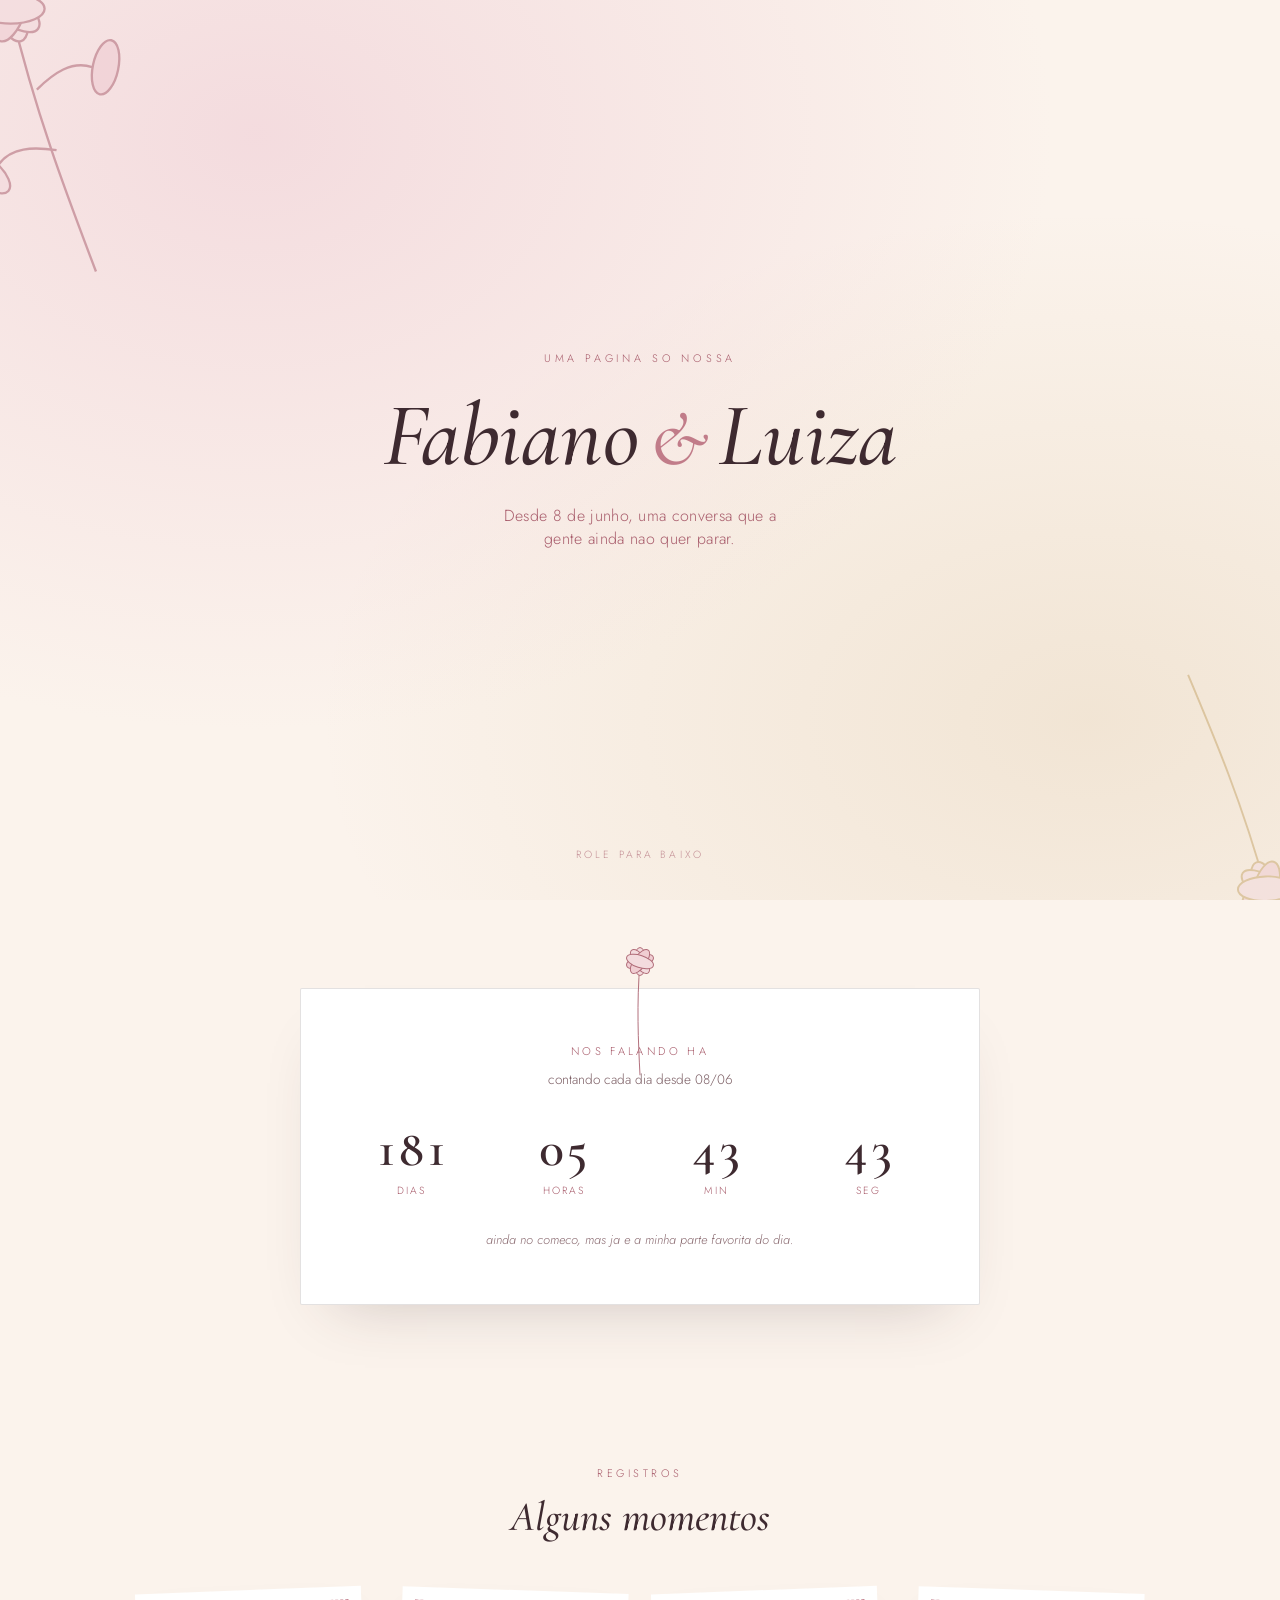
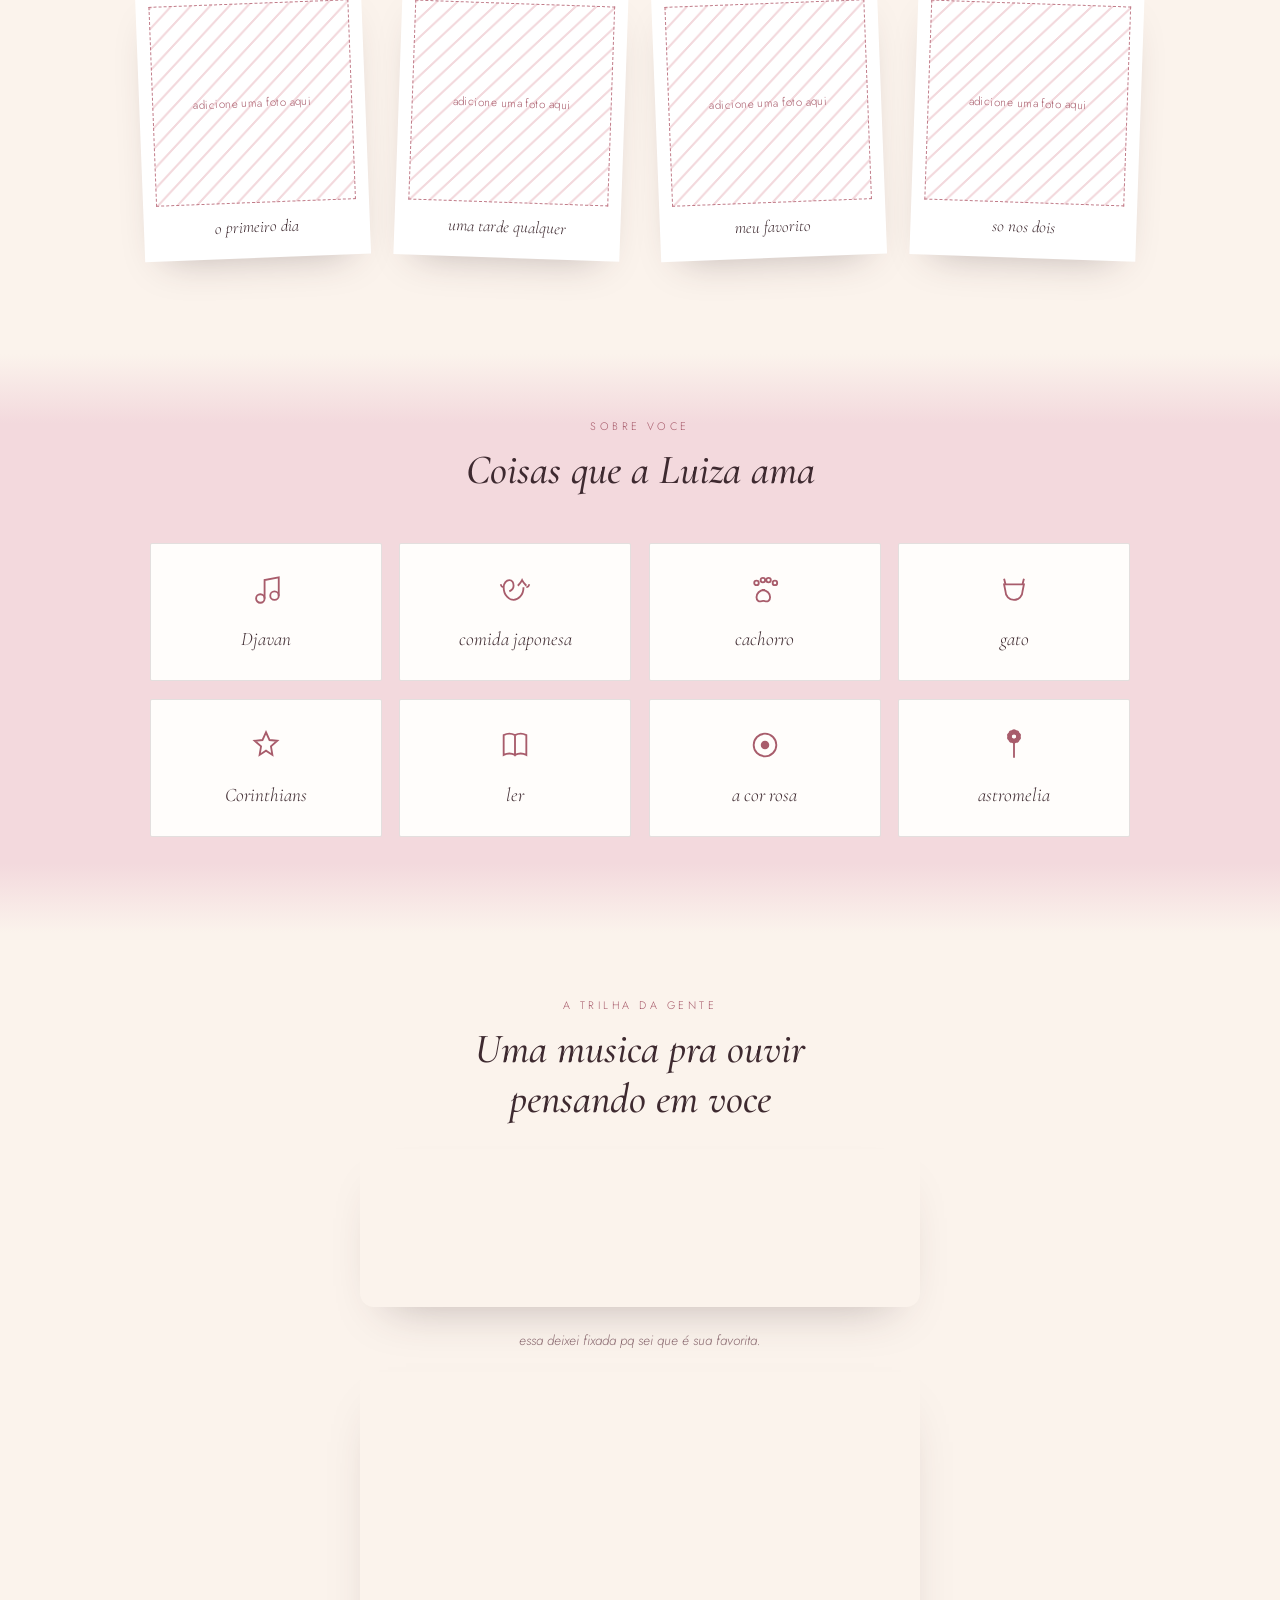
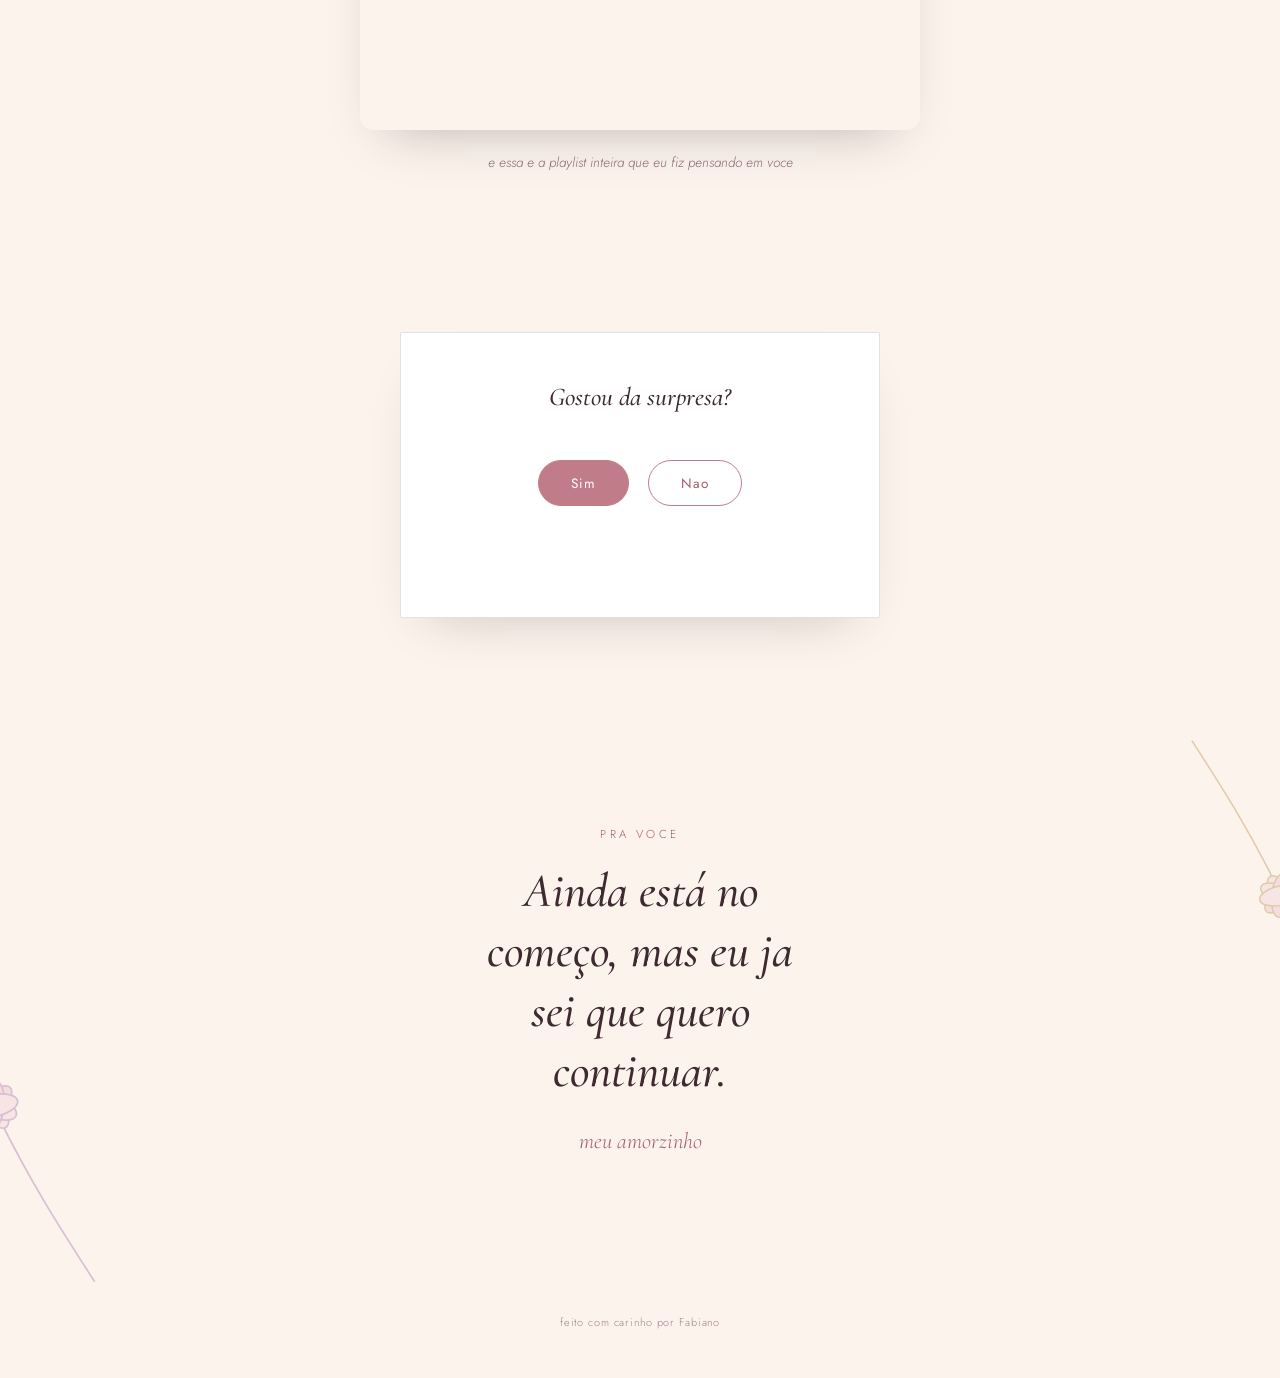
==== app.html @ 54e130cc "feat: arquivos iniciais do site" ====
<!DOCTYPE html>
<html lang="pt-BR">
<head>
<meta charset="UTF-8">
<meta name="viewport" content="width=device-width, initial-scale=1.0">
<title>Fabiano &amp; Luiza</title>
<link rel="preconnect" href="https://fonts.googleapis.com">
<link rel="preconnect" href="https://fonts.gstatic.com" crossorigin>
<link href="https://fonts.googleapis.com/css2?family=Cormorant+Garamond:ital,wght@0,400;0,500;0,600;1,500;1,600&family=Jost:wght@300;400;500;600&display=swap" rel="stylesheet">
<link rel="stylesheet" href="style.css">
</head>
<body>

<!-- ================= HERO ================= -->
<section class="hero">
  <div class="astro-motif left" aria-hidden="true">
    <svg viewBox="0 0 100 160" fill="none" xmlns="http://www.w3.org/2000/svg">
      <g stroke="#A85C6B" stroke-width="1.1">
        <path d="M50 150 C48 110 46 70 50 20" />
        <ellipse cx="50" cy="20" rx="7" ry="16" fill="#F3D9DD" transform="rotate(0 50 20)"/>
        <ellipse cx="50" cy="20" rx="7" ry="16" fill="#EFC9D0" transform="rotate(72 50 20)"/>
        <ellipse cx="50" cy="20" rx="7" ry="16" fill="#F3D9DD" transform="rotate(144 50 20)"/>
        <ellipse cx="50" cy="20" rx="7" ry="16" fill="#EFC9D0" transform="rotate(216 50 20)"/>
        <ellipse cx="50" cy="20" rx="7" ry="16" fill="#F3D9DD" transform="rotate(288 50 20)"/>
        <path d="M50 90 C40 85 30 82 22 88" />
        <ellipse cx="16" cy="90" rx="6" ry="13" fill="#F3D9DD" transform="rotate(-30 16 90)"/>
        <path d="M50 60 C60 55 70 52 78 58" />
        <ellipse cx="84" cy="60" rx="6" ry="13" fill="#EFC9D0" transform="rotate(30 84 60)"/>
      </g>
    </svg>
  </div>
  <div class="astro-motif right" aria-hidden="true">
    <svg viewBox="0 0 100 160" fill="none" xmlns="http://www.w3.org/2000/svg">
      <g stroke="#C6A468" stroke-width="1.1">
        <path d="M50 150 C48 110 46 70 50 20" />
        <ellipse cx="50" cy="20" rx="7" ry="16" fill="#F3D9DD" transform="rotate(0 50 20)"/>
        <ellipse cx="50" cy="20" rx="7" ry="16" fill="#EFC9D0" transform="rotate(72 50 20)"/>
        <ellipse cx="50" cy="20" rx="7" ry="16" fill="#F3D9DD" transform="rotate(144 50 20)"/>
        <ellipse cx="50" cy="20" rx="7" ry="16" fill="#EFC9D0" transform="rotate(216 50 20)"/>
        <ellipse cx="50" cy="20" rx="7" ry="16" fill="#F3D9DD" transform="rotate(288 50 20)"/>
      </g>
    </svg>
  </div>

  <p class="eyebrow">uma pagina so nossa</p>
  <h1>Fabiano<span class="amp">&amp;</span>Luiza</h1>
  <p class="subtitle">Desde 8 de junho, uma conversa que a gente ainda nao quer parar.</p>
  <p class="scroll-hint">role para baixo</p>
</section>

<!-- ================= COUNTER ================= -->
<section class="counter-section" id="contador">
  <div class="counter-card">
    <div class="astro-motif" aria-hidden="true">
      <svg viewBox="0 0 100 160" fill="none" xmlns="http://www.w3.org/2000/svg">
        <g stroke="#A85C6B" stroke-width="1.1">
          <path d="M50 150 C48 110 46 70 50 20" />
          <ellipse cx="50" cy="20" rx="7" ry="16" fill="#F3D9DD" transform="rotate(0 50 20)"/>
          <ellipse cx="50" cy="20" rx="7" ry="16" fill="#EFC9D0" transform="rotate(72 50 20)"/>
          <ellipse cx="50" cy="20" rx="7" ry="16" fill="#F3D9DD" transform="rotate(144 50 20)"/>
          <ellipse cx="50" cy="20" rx="7" ry="16" fill="#EFC9D0" transform="rotate(216 50 20)"/>
          <ellipse cx="50" cy="20" rx="7" ry="16" fill="#F3D9DD" transform="rotate(288 50 20)"/>
        </g>
      </svg>
    </div>
    <p class="kicker">nos falando ha</p>
    <p class="caption">contando cada dia desde 08/06</p>
    <div class="counter-grid">
      <div class="counter-unit"><span class="num" id="c-dias">0</span><span class="label">dias</span></div>
      <div class="counter-unit"><span class="num" id="c-horas">0</span><span class="label">horas</span></div>
      <div class="counter-unit"><span class="num" id="c-min">0</span><span class="label">min</span></div>
      <div class="counter-unit"><span class="num" id="c-seg">0</span><span class="label">seg</span></div>
    </div>
    <p class="counter-footnote">ainda no comeco, mas ja e a minha parte favorita do dia.</p>
  </div>
</section>

<!-- ================= GALERIA ================= -->
<section class="gallery-section" id="fotos">
  <div class="section-head">
    <p class="kicker">registros</p>
    <h2>Alguns momentos</h2>
  </div>
  <div class="gallery-grid">
    <!-- FOTO-PLACEHOLDER: troque o conteudo de .frame por <img src="foto1.jpg" alt="..."> -->
    <div class="polaroid">
      <div class="frame">adicione uma foto aqui</div>
      <p class="cap">o primeiro dia</p>
    </div>
    <div class="polaroid">
      <div class="frame">adicione uma foto aqui</div>
      <p class="cap">uma tarde qualquer</p>
    </div>
    <div class="polaroid">
      <div class="frame">adicione uma foto aqui</div>
      <p class="cap">meu favorito</p>
    </div>
    <div class="polaroid">
      <div class="frame">adicione uma foto aqui</div>
      <p class="cap">so nos dois</p>
    </div>
  </div>
</section>

<!-- ================= COISAS QUE ELA AMA ================= -->
<section id="amores">
  <div class="section-head">
    <p class="kicker">sobre voce</p>
    <h2>Coisas que a Luiza ama</h2>
  </div>
  <div class="amores-grid">
    <div class="amor-card">
      <svg viewBox="0 0 24 24" fill="none" stroke="currentColor" stroke-width="1.3"><circle cx="8" cy="18" r="3"/><circle cx="18" cy="16" r="3"/><path d="M11 18V5l10-2v13"/></svg>
      <p class="t">Djavan</p>
    </div>
    <div class="amor-card">
      <svg viewBox="0 0 24 24" fill="none" stroke="currentColor" stroke-width="1.3"><path d="M4 10c0-3 2-5 4-5s3 2 3 4-1 3-3 4M4 10c0 6 4 9 7 9s7-3 7-9M4 10c-1 0-2-1-2-2M14 9c2-2 3-4 3-4s1 2 3 4M20 10c1 0 2-1 2-2"/></svg>
      <p class="t">comida japonesa</p>
    </div>
    <div class="amor-card">
      <svg viewBox="0 0 24 24" fill="none" stroke="currentColor" stroke-width="1.3"><circle cx="6" cy="7" r="1.6"/><circle cx="10.5" cy="5" r="1.6"/><circle cx="14.5" cy="5" r="1.6"/><circle cx="19" cy="7" r="1.6"/><path d="M12 12c-4 0-6 2.5-6 5.2 0 2 1.6 3.3 3.6 2.7.9-.3 1.6-.3 2.4 0 2 .6 3.6-.7 3.6-2.7 0-2.7-2-5.2-6-5.2z"/></svg>
      <p class="t">cachorro</p>
    </div>
    <div class="amor-card">
      <svg viewBox="0 0 24 24" fill="none" stroke="currentColor" stroke-width="1.3"><path d="M5 4l1 4M19 4l-1 4M5 8h14l-1 5c0 3-2.5 6-6 6s-6-3-6-6L5 8z"/><path d="M9 13h.01M15 13h.01"/></svg>
      <p class="t">gato</p>
    </div>
    <div class="amor-card">
      <svg viewBox="0 0 24 24" fill="none" stroke="currentColor" stroke-width="1.3"><path d="M12 3l2.5 5.5L20 9l-4.5 4 1 6-4.5-3-4.5 3 1-6L4 9l5.5-.5z"/></svg>
      <p class="t">Corinthians</p>
    </div>
    <div class="amor-card">
      <svg viewBox="0 0 24 24" fill="none" stroke="currentColor" stroke-width="1.3"><path d="M4 5c3-1.5 5-1.5 8 0v14c-3-1.5-5-1.5-8 0V5zM20 5c-3-1.5-5-1.5-8 0v14c3-1.5 5-1.5 8 0V5z"/></svg>
      <p class="t">ler</p>
    </div>
    <div class="amor-card">
      <svg viewBox="0 0 24 24" fill="none" stroke="currentColor" stroke-width="1.3"><circle cx="12" cy="12" r="8"/><circle cx="12" cy="12" r="3" fill="currentColor" stroke="none"/></svg>
      <p class="t">a cor rosa</p>
    </div>
    <div class="amor-card">
      <svg viewBox="0 0 24 24" fill="none" stroke="currentColor" stroke-width="1.3"><path d="M12 21V8"/><ellipse cx="12" cy="6" rx="2.2" ry="4.4"/><ellipse cx="12" cy="6" rx="2.2" ry="4.4" transform="rotate(72 12 6)"/><ellipse cx="12" cy="6" rx="2.2" ry="4.4" transform="rotate(144 12 6)"/><ellipse cx="12" cy="6" rx="2.2" ry="4.4" transform="rotate(216 12 6)"/><ellipse cx="12" cy="6" rx="2.2" ry="4.4" transform="rotate(288 12 6)"/></svg>
      <p class="t">astromelia</p>
    </div>
  </div>
</section>

<!-- ================= PLAYLIST ================= -->
<section class="playlist-section" id="playlist">
  <div class="playlist-card">
    <div class="section-head" style="margin-bottom:1.6rem;">
      <p class="kicker">a trilha da gente</p>
      <h2>Uma musica pra ouvir pensando em voce</h2>
    </div>
    <!-- MUSICA DE ABERTURA: toca/aparece primeiro. Para trocar, pegue o link da musica no
         Spotify (Compartilhar > Copiar link da musica), extraia o ID que vem depois de /track/ -->
    <div class="embed-wrap">
      <iframe style="border-radius:14px" src="https://open.spotify.com/embed/track/3iof6EclqePezHDibBiykI?utm_source=generator&theme=0" width="100%" height="152" frameBorder="0" allowfullscreen="" allow="autoplay; clipboard-write; encrypted-media; fullscreen; picture-in-picture" loading="lazy"></iframe>
    </div>
    <p class="playlist-note">essa deixei fixada pq sei que é sua favorita.</p>
 
    <!-- PLAYLIST COMPLETA: para trocar, pegue o link da playlist (Compartilhar > Copiar link
         da playlist) e extraia o ID que vem depois de /playlist/ -->
    <div class="embed-wrap" style="margin-top:1.4rem;">
      <iframe style="border-radius:14px" src="https://open.spotify.com/embed/playlist/20QUmajRT1uSX74smncnar?utm_source=generator&theme=0" width="100%" height="352" frameBorder="0" allowfullscreen="" allow="autoplay; clipboard-write; encrypted-media; fullscreen; picture-in-picture" loading="lazy"></iframe>
    </div>
    <p class="playlist-note">e essa e a playlist inteira que eu fiz pensando em voce</p>
  </div>
</section>

<!-- ================= BOTAO ================= -->
<section class="fun-section" id="pergunta">
  <div class="fun-card">
    <h3>Gostou da surpresa?</h3>
    <div class="fun-buttons" id="fun-buttons">
      <button class="btn-fun yes" id="btn-sim">Sim</button>
      <button class="btn-fun no" id="btn-nao">Nao</button>
    </div>
    <p class="fun-result" id="fun-result"></p>
  </div>
</section>

<!-- ================= CLOSING ================= -->
<section class="closing">
  <div class="astro-motif a" aria-hidden="true">
    <svg viewBox="0 0 100 160" fill="none" xmlns="http://www.w3.org/2000/svg">
      <g stroke="#B98DBB" stroke-width="1.1">
        <path d="M50 150 C48 110 46 70 50 20" />
        <ellipse cx="50" cy="20" rx="7" ry="16" fill="#F3D9DD" transform="rotate(0 50 20)"/>
        <ellipse cx="50" cy="20" rx="7" ry="16" fill="#EFC9D0" transform="rotate(72 50 20)"/>
        <ellipse cx="50" cy="20" rx="7" ry="16" fill="#F3D9DD" transform="rotate(144 50 20)"/>
        <ellipse cx="50" cy="20" rx="7" ry="16" fill="#EFC9D0" transform="rotate(216 50 20)"/>
        <ellipse cx="50" cy="20" rx="7" ry="16" fill="#F3D9DD" transform="rotate(288 50 20)"/>
      </g>
    </svg>
  </div>
  <div class="astro-motif b" aria-hidden="true">
    <svg viewBox="0 0 100 160" fill="none" xmlns="http://www.w3.org/2000/svg">
      <g stroke="#C6A468" stroke-width="1.1">
        <path d="M50 150 C48 110 46 70 50 20" />
        <ellipse cx="50" cy="20" rx="7" ry="16" fill="#F3D9DD" transform="rotate(0 50 20)"/>
        <ellipse cx="50" cy="20" rx="7" ry="16" fill="#EFC9D0" transform="rotate(72 50 20)"/>
        <ellipse cx="50" cy="20" rx="7" ry="16" fill="#F3D9DD" transform="rotate(144 50 20)"/>
        <ellipse cx="50" cy="20" rx="7" ry="16" fill="#EFC9D0" transform="rotate(216 50 20)"/>
        <ellipse cx="50" cy="20" rx="7" ry="16" fill="#F3D9DD" transform="rotate(288 50 20)"/>
      </g>
    </svg>
  </div>

  <p class="pre">pra voce</p>
  <h2>Ainda está no começo, mas eu ja sei que quero continuar.</h2>
  <p class="sign">meu amorzinho</p>     
</section>

<footer>feito com carinho por Fabiano</footer>

<script src="script.js"></script>

</body>
</html>
---- style.css ----
/* ============================================================
   COMO PERSONALIZAR
   1) Fotos: procure "FOTO-PLACEHOLDER" no HTML abaixo e troque
      cada <div class="polaroid"> por uma tag <img src="sua-foto.jpg">
      dentro do quadro (mantendo a classe "polaroid" no container).
   2) Data: procure "DATA_INICIO" no JavaScript no fim do arquivo.
   3) Lista de coisas que ela ama: procure a section id="amores".
   4] Frase final: procure "meu amorzinho" perto do rodapé.
   ============================================================ */

:root{
  --cream:      #FBF3EC;
  --blush:      #F3D9DD;
  --rose:       #C17C89;
  --rose-deep:  #A85C6B;
  --plum:       #3E2A30;
  --gold:       #C6A468;
  --lilac:      #B98DBB;
  --line:       rgba(62,42,48,0.14);
}

*{ box-sizing:border-box; margin:0; padding:0; }

html{ scroll-behavior:smooth; }

body{
  background:var(--cream);
  color:var(--plum);
  font-family:'Jost', sans-serif;
  font-weight:300;
  overflow-x:hidden;
}

h1,h2,h3, .display{
  font-family:'Cormorant Garamond', serif;
  font-weight:500;
}

a{ color:inherit; }

::selection{ background:var(--blush); color:var(--rose-deep); }

/* ---------- decorative astromelia motif (signature element) ---------- */
.astro-motif{
  position:absolute;
  opacity:0.5;
  pointer-events:none;
}
.astro-motif svg{ width:100%; height:100%; display:block; }

/* ---------- HERO ---------- */
.hero{
  position:relative;
  min-height:100vh;
  display:flex;
  flex-direction:column;
  align-items:center;
  justify-content:center;
  text-align:center;
  padding:6vh 6vw;
  background:
    radial-gradient(ellipse at 20% 15%, rgba(243,217,221,0.9) 0%, transparent 55%),
    radial-gradient(ellipse at 85% 80%, rgba(198,164,104,0.18) 0%, transparent 50%),
    var(--cream);
  overflow:hidden;
}

.hero .astro-motif.left{ width:220px; height:340px; top:-40px; left:-60px; transform:rotate(-18deg); }
.hero .astro-motif.right{ width:180px; height:280px; bottom:-30px; right:-40px; transform:rotate(160deg); }

.eyebrow{
  font-family:'Jost', sans-serif;
  letter-spacing:0.35em;
  text-transform:uppercase;
  font-size:0.68rem;
  color:var(--rose-deep);
  margin-bottom:1.4rem;
  opacity:0;
  animation:rise 1s ease forwards 0.1s;
}

.hero h1{
  font-size:clamp(2.6rem, 8vw, 5.6rem);
  line-height:1.05;
  font-style:italic;
  color:var(--plum);
  opacity:0;
  animation:rise 1.1s ease forwards 0.35s;
}

.hero h1 .amp{
  display:inline-block;
  color:var(--rose);
  font-size:0.85em;
  padding:0 0.15em;
}

.hero .subtitle{
  margin-top:1.3rem;
  font-size:1rem;
  letter-spacing:0.02em;
  color:var(--rose-deep);
  max-width:34ch;
  opacity:0;
  animation:rise 1.1s ease forwards 0.6s;
}

@keyframes rise{
  from{ opacity:0; transform:translateY(16px); }
  to{ opacity:1; transform:translateY(0); }
}

.scroll-hint{
  position:absolute;
  bottom:2.4rem;
  font-size:0.65rem;
  letter-spacing:0.3em;
  text-transform:uppercase;
  color:var(--rose-deep);
  opacity:0.65;
  animation:bob 2.4s ease-in-out infinite;
}
@keyframes bob{ 0%,100%{ transform:translateY(0);} 50%{ transform:translateY(6px);} }

/* ---------- COUNTER (signature element) ---------- */
.counter-section{
  padding:5.5rem 6vw 6rem;
  display:flex;
  justify-content:center;
}

.counter-card{
  position:relative;
  width:min(680px, 100%);
  background:#fff;
  border:1px solid var(--line);
  border-radius:2px;
  padding:3.4rem 2.4rem;
  text-align:center;
  box-shadow:0 30px 60px -35px rgba(62,42,48,0.25);
}

.counter-card .astro-motif{
  width:90px; height:140px;
  top:-45px; left:50%;
  transform:translateX(-50%);
  opacity:0.9;
}

.counter-card .kicker{
  font-size:0.7rem;
  letter-spacing:0.3em;
  text-transform:uppercase;
  color:var(--rose-deep);
  margin-bottom:0.6rem;
}

.counter-card .caption{
  font-size:0.85rem;
  color:#7a5c62;
  margin-bottom:2.2rem;
}

.counter-grid{
  display:grid;
  grid-template-columns:repeat(4, 1fr);
  gap:0.5rem;
}

.counter-unit{ display:flex; flex-direction:column; align-items:center; }

.counter-unit .num{
  font-family:'Cormorant Garamond', serif;
  font-size:clamp(2rem, 6vw, 3.2rem);
  font-weight:600;
  color:var(--plum);
  font-variant-numeric:tabular-nums;
  line-height:1;
}

.counter-unit .label{
  margin-top:0.5rem;
  font-size:0.65rem;
  letter-spacing:0.18em;
  text-transform:uppercase;
  color:var(--rose-deep);
}

.counter-footnote{
  margin-top:2rem;
  font-size:0.8rem;
  font-style:italic;
  color:#8a6a70;
}

/* ---------- SECTION HEADERS ---------- */
.section-head{
  text-align:center;
  max-width:520px;
  margin:0 auto 3rem;
  padding:0 6vw;
}
.section-head .kicker{
  font-size:0.68rem;
  letter-spacing:0.32em;
  text-transform:uppercase;
  color:var(--rose-deep);
  margin-bottom:0.7rem;
}
.section-head h2{
  font-size:clamp(1.8rem, 4vw, 2.6rem);
  font-style:italic;
}

/* ---------- GALLERY ---------- */
.gallery-section{ padding:4rem 6vw 6rem; }

.gallery-grid{
  display:grid;
  grid-template-columns:repeat(auto-fit, minmax(220px, 1fr));
  gap:2rem;
  max-width:1000px;
  margin:0 auto;
}

.polaroid{
  background:#fff;
  padding:0.8rem 0.8rem 1.3rem;
  box-shadow:0 18px 40px -22px rgba(62,42,48,0.35);
  transition:transform 0.35s ease, box-shadow 0.35s ease;
}
.polaroid:nth-child(odd){ transform:rotate(-2.2deg); }
.polaroid:nth-child(even){ transform:rotate(2deg); }
.polaroid:hover{ transform:rotate(0) translateY(-6px) scale(1.02); box-shadow:0 26px 50px -22px rgba(62,42,48,0.4); }

.polaroid .frame{
  aspect-ratio:1/1;
  background:
    repeating-linear-gradient(135deg, var(--blush) 0 2px, #fff 2px 14px);
  border:1px dashed var(--rose);
  display:flex;
  align-items:center;
  justify-content:center;
  text-align:center;
  color:var(--rose-deep);
  font-size:0.72rem;
  letter-spacing:0.04em;
  padding:1rem;
}
.polaroid .frame img{ width:100%; height:100%; object-fit:cover; display:block; }

.polaroid .cap{
  margin-top:0.8rem;
  text-align:center;
  font-family:'Cormorant Garamond', serif;
  font-style:italic;
  font-size:1.05rem;
  color:var(--plum);
}

/* ---------- COISAS QUE ELA AMA ---------- */
#amores{ padding:4rem 6vw 6rem; background:linear-gradient(180deg, transparent, var(--blush) 12%, var(--blush) 88%, transparent); }

.amores-grid{
  display:grid;
  grid-template-columns:repeat(auto-fit, minmax(190px, 1fr));
  gap:1.1rem;
  max-width:980px;
  margin:0 auto;
}

.amor-card{
  background:#fffdfb;
  border:1px solid var(--line);
  border-radius:2px;
  padding:1.8rem 1.4rem;
  text-align:center;
  transition:transform 0.3s ease, box-shadow 0.3s ease, border-color 0.3s ease;
}
.amor-card:hover{
  transform:translateY(-5px);
  box-shadow:0 20px 34px -22px rgba(62,42,48,0.3);
  border-color:var(--rose);
}
.amor-card svg{ width:34px; height:34px; margin-bottom:0.9rem; color:var(--rose-deep); }
.amor-card .t{
  font-family:'Cormorant Garamond', serif;
  font-style:italic;
  font-size:1.2rem;
  color:var(--plum);
}

/* ---------- PLAYLIST ---------- */
.playlist-section{ padding:4rem 6vw 6rem; display:flex; justify-content:center; }

.playlist-card{
  width:min(560px, 100%);
  text-align:center;
}

.playlist-card .embed-wrap{
  border-radius:14px;
  overflow:hidden;
  box-shadow:0 24px 50px -28px rgba(62,42,48,0.35);
}

.playlist-note{
  margin-top:1.4rem;
  font-size:0.85rem;
  font-style:italic;
  color:#8a6a70;
}

/* ---------- BOTAO BRINCALHAO ---------- */
.fun-section{
  padding:4rem 6vw 6rem;
  display:flex;
  justify-content:center;
}

.fun-card{
  width:min(480px, 100%);
  background:#fff;
  border:1px solid var(--line);
  border-radius:2px;
  padding:3rem 2rem;
  text-align:center;
  box-shadow:0 24px 50px -30px rgba(62,42,48,0.28);
}

.fun-card h3{
  font-size:1.6rem;
  font-style:italic;
  margin-bottom:2.2rem;
}

.fun-buttons{
  position:relative;
  display:flex;
  justify-content:center;
  align-items:center;
  gap:1.2rem;
  min-height:70px;
}

.btn-fun{
  font-family:'Jost', sans-serif;
  font-size:0.85rem;
  letter-spacing:0.06em;
  padding:0.75rem 2rem;
  border-radius:999px;
  border:1px solid var(--rose);
  background:transparent;
  color:var(--rose-deep);
  cursor:pointer;
  transition:background 0.25s ease, color 0.25s ease, transform 0.15s ease;
}

.btn-fun.yes{
  background:var(--rose);
  color:#fff;
}
.btn-fun.yes:hover{ background:var(--rose-deep); transform:translateY(-2px); }

.btn-fun.no{
  position:relative;
}
.btn-fun.no:hover{ background:var(--blush); }

.fun-result{
  margin-top:1.6rem;
  font-family:'Cormorant Garamond', serif;
  font-style:italic;
  font-size:1.2rem;
  color:var(--rose-deep);
  min-height:1.6rem;
}

/* ---------- CLOSING ---------- */
.closing{
  padding:7rem 6vw 8rem;
  text-align:center;
  position:relative;
  overflow:hidden;
}
.closing .astro-motif.a{ width:160px; height:250px; left:-40px; bottom:-30px; transform:rotate(-30deg); }
.closing .astro-motif.b{ width:140px; height:220px; right:-30px; top:0; transform:rotate(150deg); }

.closing p.pre{
  font-size:0.72rem;
  letter-spacing:0.3em;
  text-transform:uppercase;
  color:var(--rose-deep);
  margin-bottom:1.2rem;
}

.closing h2{
  font-size:clamp(1.9rem, 5vw, 3rem);
  font-style:italic;
  max-width:16ch;
  margin:0 auto 1.4rem;
  line-height:1.25;
}

.closing .sign{
  margin-top:1.6rem;
  font-family:'Cormorant Garamond', serif;
  font-style:italic;
  font-size:1.4rem;
  color:var(--rose-deep);
}

footer{
  text-align:center;
  padding:2rem 6vw 3rem;
  font-size:0.68rem;
  letter-spacing:0.08em;
  color:#a08186;
}

@media (max-width:520px){
  .counter-grid{ gap:0.3rem; }
  .counter-card{ padding:2.6rem 1.2rem; }
}

@media (prefers-reduced-motion: reduce){
  *{ animation-duration:0.01ms !important; animation-iteration-count:1 !important; }
  html{ scroll-behavior:auto; }
}
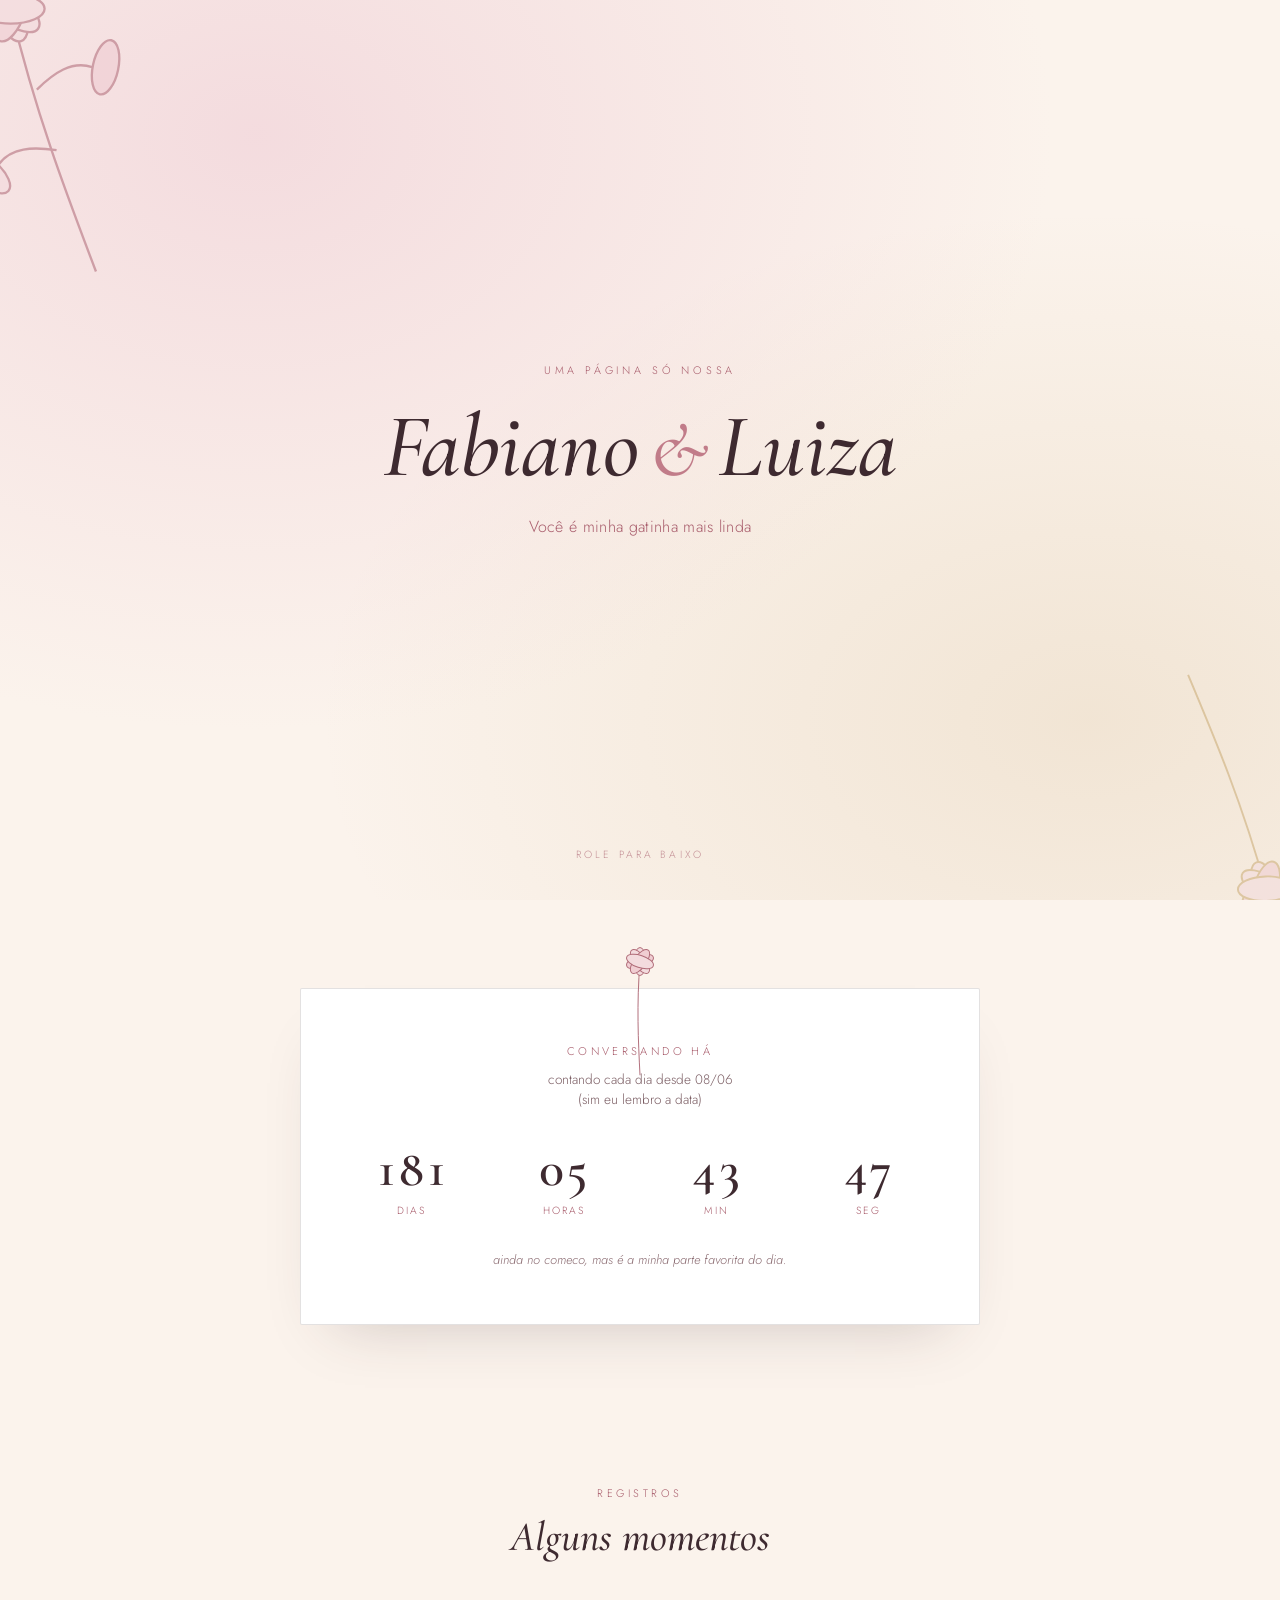
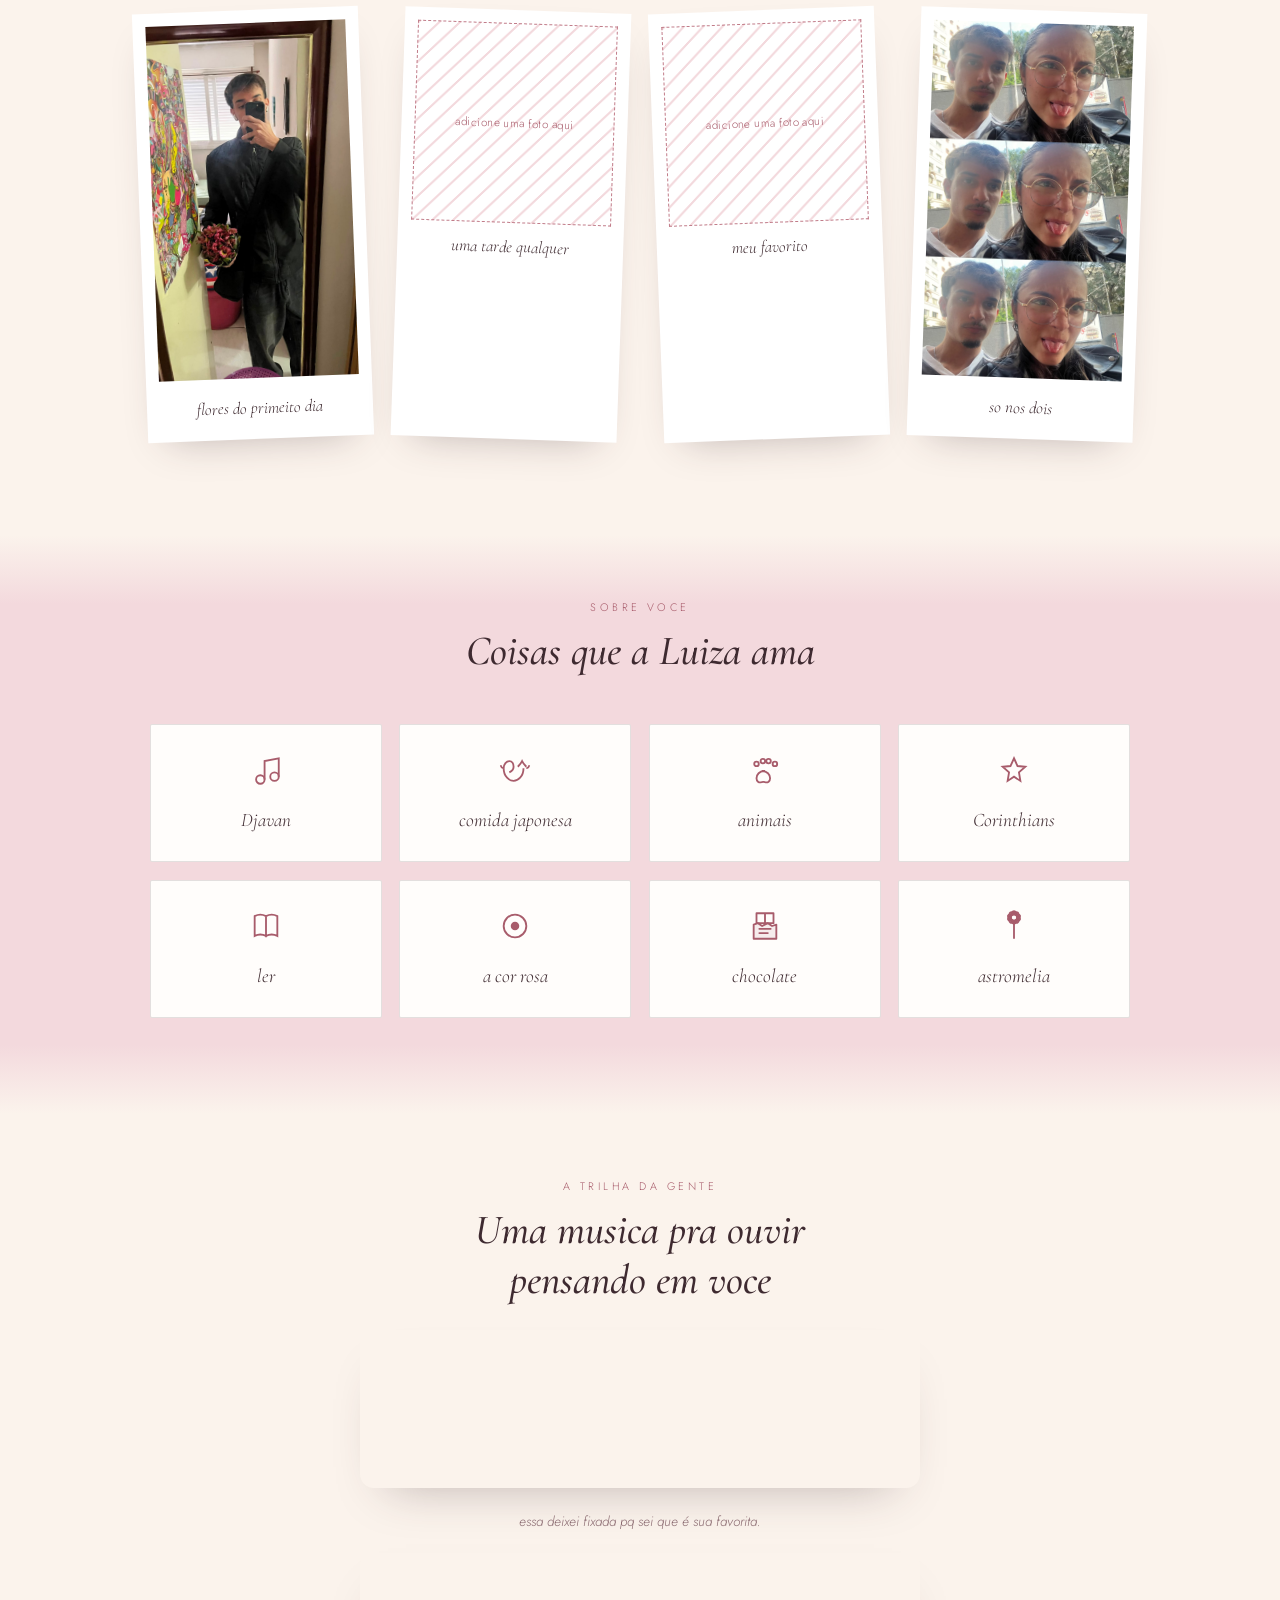
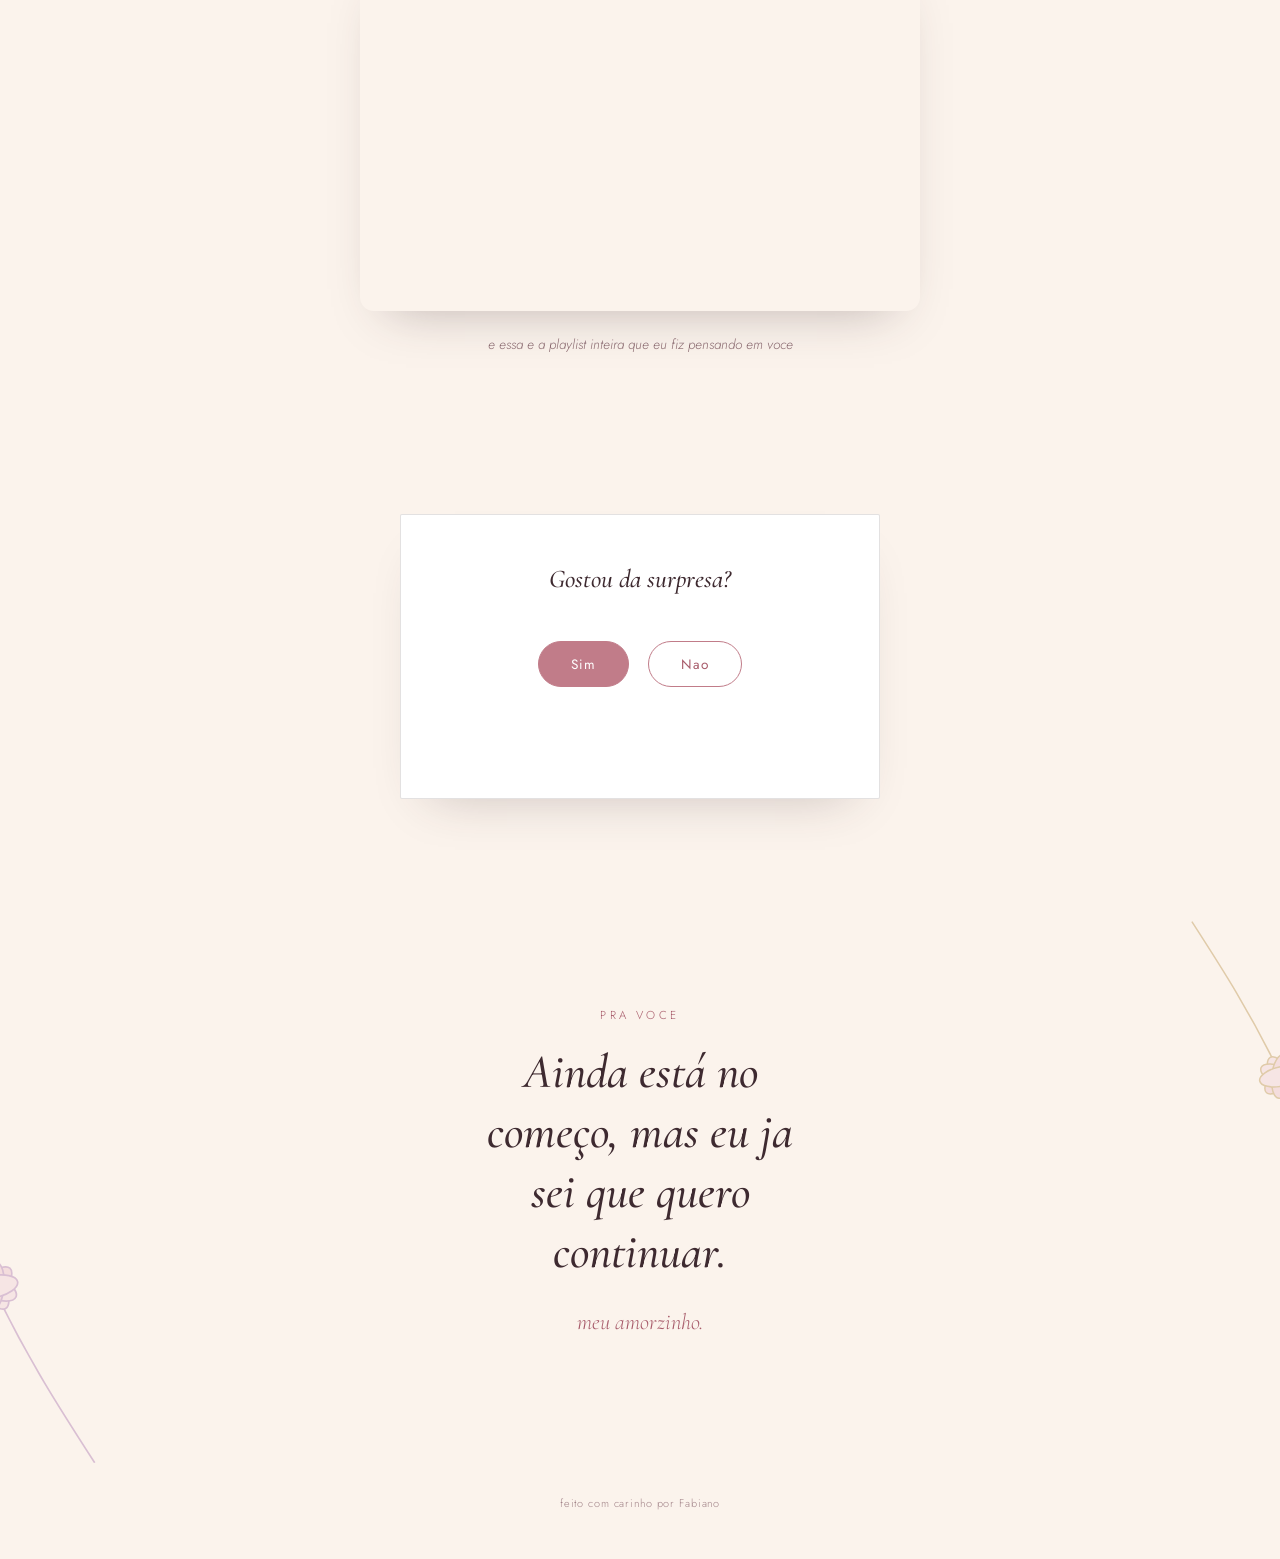
==== commit ee60c7cd: "adicionando fotos e mexendo em detalhes" ====
--- a/app.html
+++ b/app.html
@@ -42,9 +42,9 @@
     </svg>
   </div>
 
-  <p class="eyebrow">uma pagina so nossa</p>
+  <p class="eyebrow">uma página só nossa</p>
   <h1>Fabiano<span class="amp">&amp;</span>Luiza</h1>
-  <p class="subtitle">Desde 8 de junho, uma conversa que a gente ainda nao quer parar.</p>
+  <p class="subtitle">Você é minha gatinha mais linda</p>
   <p class="scroll-hint">role para baixo</p>
 </section>
 
@@ -63,15 +63,15 @@
         </g>
       </svg>
     </div>
-    <p class="kicker">nos falando ha</p>
-    <p class="caption">contando cada dia desde 08/06</p>
+    <p class="kicker">conversando há</p>
+    <p class="caption">contando cada dia desde 08/06 <br> (sim eu lembro a data)</p>
     <div class="counter-grid">
       <div class="counter-unit"><span class="num" id="c-dias">0</span><span class="label">dias</span></div>
       <div class="counter-unit"><span class="num" id="c-horas">0</span><span class="label">horas</span></div>
       <div class="counter-unit"><span class="num" id="c-min">0</span><span class="label">min</span></div>
       <div class="counter-unit"><span class="num" id="c-seg">0</span><span class="label">seg</span></div>
     </div>
-    <p class="counter-footnote">ainda no comeco, mas ja e a minha parte favorita do dia.</p>
+    <p class="counter-footnote">ainda no comeco, mas é a minha parte favorita do dia.</p>
   </div>
 </section>
 
@@ -84,8 +84,8 @@
   <div class="gallery-grid">
     <!-- FOTO-PLACEHOLDER: troque o conteudo de .frame por <img src="foto1.jpg" alt="..."> -->
     <div class="polaroid">
-      <div class="frame">adicione uma foto aqui</div>
-      <p class="cap">o primeiro dia</p>
+      <img src="flores.jpeg" width="200" alt="">
+      <p class="cap">flores do primeito dia</p>
     </div>
     <div class="polaroid">
       <div class="frame">adicione uma foto aqui</div>
@@ -96,7 +96,7 @@
       <p class="cap">meu favorito</p>
     </div>
     <div class="polaroid">
-      <div class="frame">adicione uma foto aqui</div>
+      <img src="BianoeLu.jpeg" width="200" alt="">
       <p class="cap">so nos dois</p>
     </div>
   </div>
@@ -119,11 +119,7 @@
     </div>
     <div class="amor-card">
       <svg viewBox="0 0 24 24" fill="none" stroke="currentColor" stroke-width="1.3"><circle cx="6" cy="7" r="1.6"/><circle cx="10.5" cy="5" r="1.6"/><circle cx="14.5" cy="5" r="1.6"/><circle cx="19" cy="7" r="1.6"/><path d="M12 12c-4 0-6 2.5-6 5.2 0 2 1.6 3.3 3.6 2.7.9-.3 1.6-.3 2.4 0 2 .6 3.6-.7 3.6-2.7 0-2.7-2-5.2-6-5.2z"/></svg>
-      <p class="t">cachorro</p>
-    </div>
-    <div class="amor-card">
-      <svg viewBox="0 0 24 24" fill="none" stroke="currentColor" stroke-width="1.3"><path d="M5 4l1 4M19 4l-1 4M5 8h14l-1 5c0 3-2.5 6-6 6s-6-3-6-6L5 8z"/><path d="M9 13h.01M15 13h.01"/></svg>
-      <p class="t">gato</p>
+      <p class="t">animais</p>
     </div>
     <div class="amor-card">
       <svg viewBox="0 0 24 24" fill="none" stroke="currentColor" stroke-width="1.3"><path d="M12 3l2.5 5.5L20 9l-4.5 4 1 6-4.5-3-4.5 3 1-6L4 9l5.5-.5z"/></svg>
@@ -136,6 +132,14 @@
     <div class="amor-card">
       <svg viewBox="0 0 24 24" fill="none" stroke="currentColor" stroke-width="1.3"><circle cx="12" cy="12" r="8"/><circle cx="12" cy="12" r="3" fill="currentColor" stroke="none"/></svg>
       <p class="t">a cor rosa</p>
+    </div>
+     <div class="amor-card">
+      <svg viewBox="0 0 24 24" fill="none" stroke="currentColor" stroke-width="1.3" stroke-linecap="round" stroke-linejoin="round"><path d="M6 3h12v7H6z M12 3v7" />
+      <path d="M4 11l3-1 3 2 4-2 3 2 3-1v10H4z" fill="currentColor" fill-opacity="0.1" />
+      <line x1="8" y1="14" x2="16" y2="14" />
+      <line x1="8" y1="17" x2="14" y2="17" />
+      </svg>
+      <p class="t">chocolate</p>
     </div>
     <div class="amor-card">
       <svg viewBox="0 0 24 24" fill="none" stroke="currentColor" stroke-width="1.3"><path d="M12 21V8"/><ellipse cx="12" cy="6" rx="2.2" ry="4.4"/><ellipse cx="12" cy="6" rx="2.2" ry="4.4" transform="rotate(72 12 6)"/><ellipse cx="12" cy="6" rx="2.2" ry="4.4" transform="rotate(144 12 6)"/><ellipse cx="12" cy="6" rx="2.2" ry="4.4" transform="rotate(216 12 6)"/><ellipse cx="12" cy="6" rx="2.2" ry="4.4" transform="rotate(288 12 6)"/></svg>
@@ -208,7 +212,7 @@
 
   <p class="pre">pra voce</p>
   <h2>Ainda está no começo, mas eu ja sei que quero continuar.</h2>
-  <p class="sign">meu amorzinho</p>     
+  <p class="sign">meu amorzinho.</p>     
 </section>
 
 <footer>feito com carinho por Fabiano</footer>
--- a/style.css
+++ b/style.css
@@ -228,6 +228,7 @@
   padding:0.8rem 0.8rem 1.3rem;
   box-shadow:0 18px 40px -22px rgba(62,42,48,0.35);
   transition:transform 0.35s ease, box-shadow 0.35s ease;
+  height: auto;
 }
 .polaroid:nth-child(odd){ transform:rotate(-2.2deg); }
 .polaroid:nth-child(even){ transform:rotate(2deg); }
